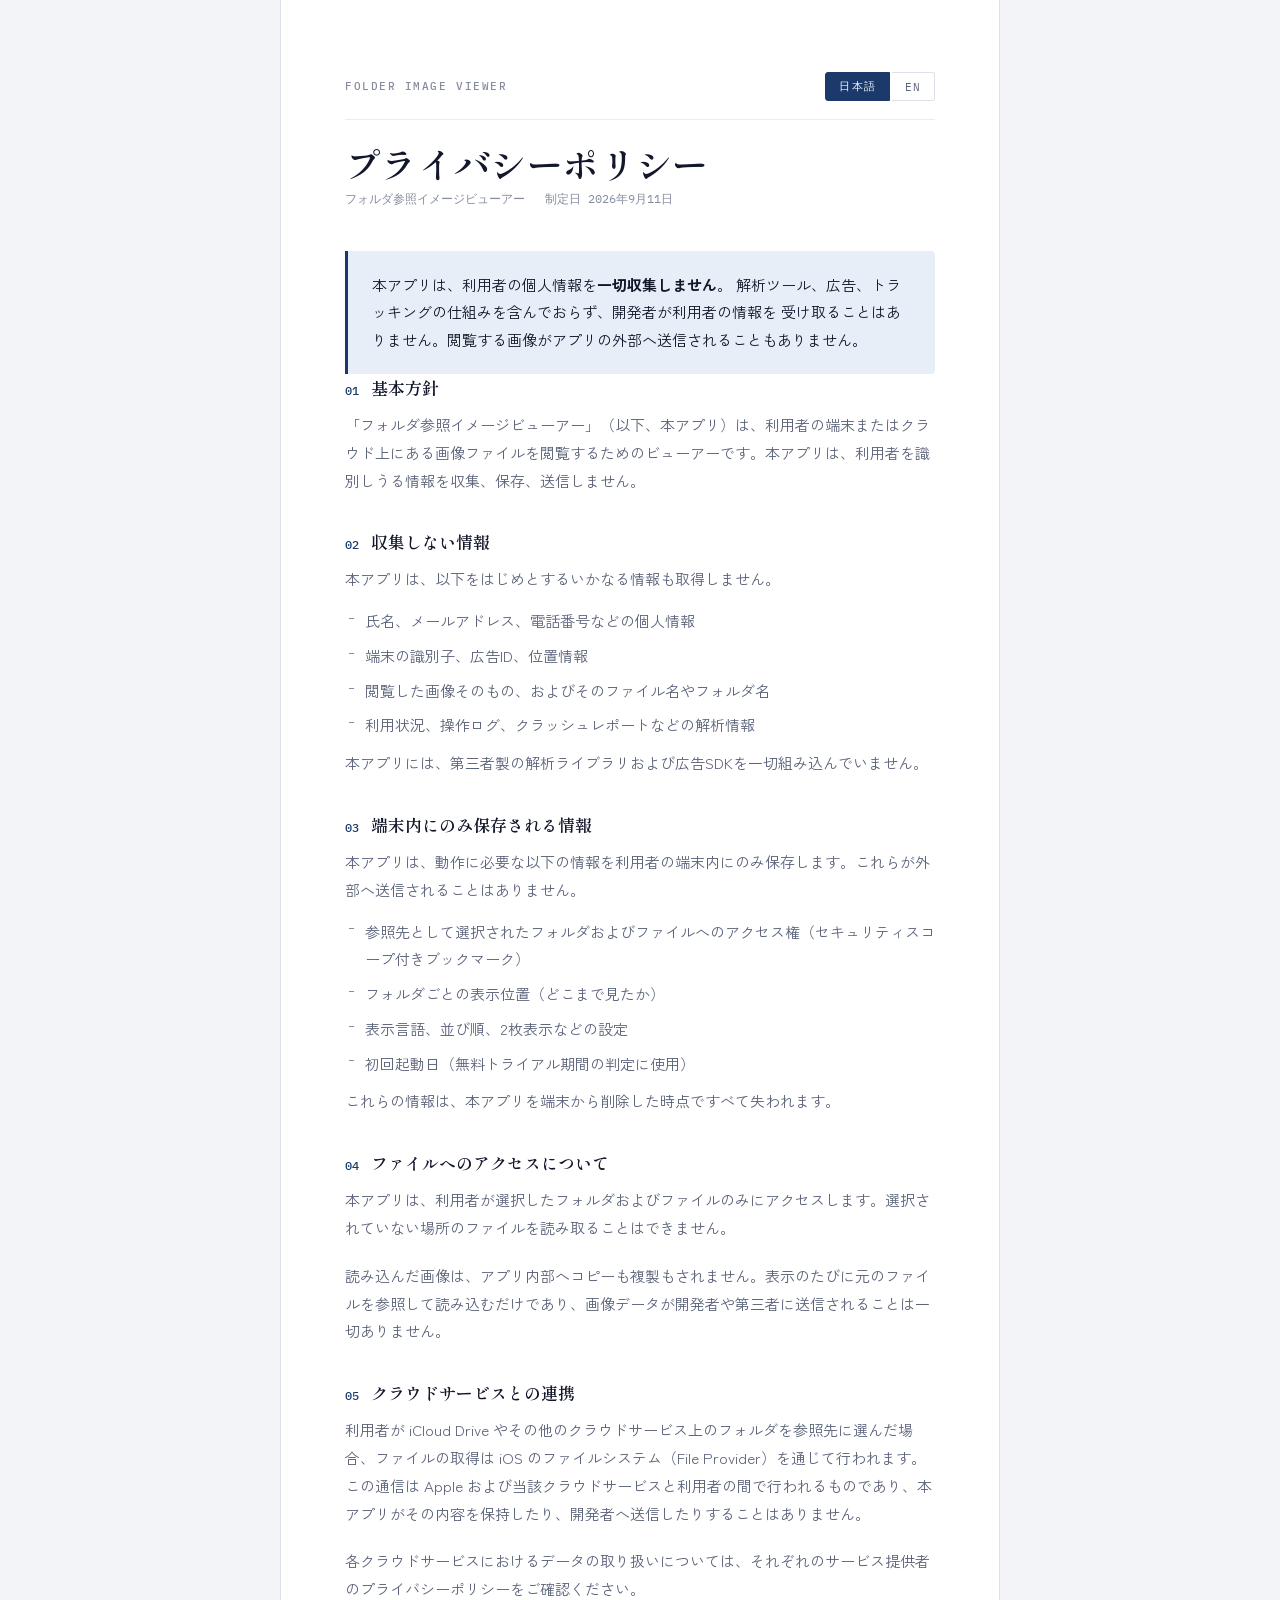
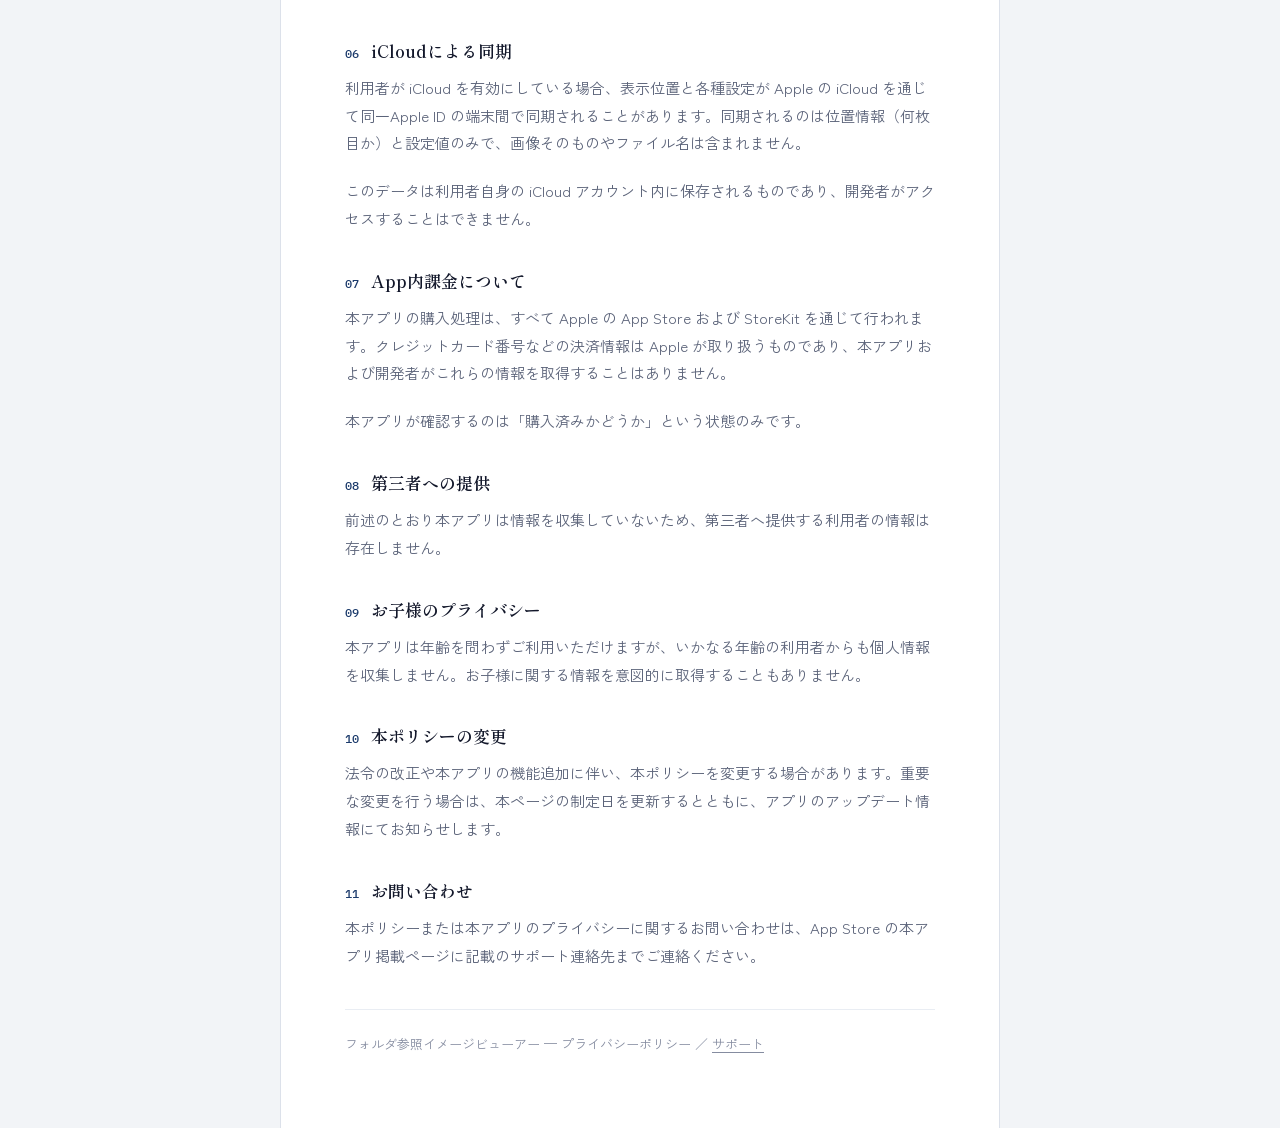
==== privacy.html @ 6cf33e33 "Add privacy policy for Folder Image Viewer This file contains the privacy policy for the Folder Imag" ====
<!DOCTYPE html>
<html lang="ja">
<head>
<meta charset="utf-8">
<meta name="viewport" content="width=device-width, initial-scale=1">
<title>フォルダ参照イメージビューアー — プライバシーポリシー</title>
<meta name="description" content="フォルダ参照イメージビューアーのプライバシーポリシー。本アプリは個人情報を一切収集しません。">
<link rel="preconnect" href="https://fonts.googleapis.com">
<link rel="preconnect" href="https://fonts.gstatic.com" crossorigin>
<link rel="stylesheet" href="https://fonts.googleapis.com/css2?family=Shippori+Mincho:wght@600&family=Zen+Kaku+Gothic+New:wght@400;500;700&family=IBM+Plex+Mono:wght@400;500&display=swap">
<link rel="stylesheet" href="style.css">
</head>
<body>
<div class="sheet">
  <header>
    <div class="topline">
      <span class="appname">Folder Image Viewer</span>
      <div class="langswitch" role="group" aria-label="Language">
        <button id="btn-ja" type="button" aria-pressed="true">日本語</button>
        <button id="btn-en" type="button" aria-pressed="false">EN</button>
      </div>
    </div>

    <div id="head-ja">
      <h1>プライバシーポリシー</h1>
      <div class="meta">
        <span>フォルダ参照イメージビューアー</span>
        <span>制定日 2026年9月11日</span>
      </div>
    </div>

    <div id="head-en" hidden>
      <h1>Privacy Policy</h1>
      <div class="meta">
        <span>Folder Image Viewer</span>
        <span>Effective 11 September 2026</span>
      </div>
    </div>
  </header>

  <!-- ============== 日本語 ============== -->
  <div id="body-ja">
    <div class="lede">
      本アプリは、利用者の個人情報を<strong>一切収集しません</strong>。
      解析ツール、広告、トラッキングの仕組みを含んでおらず、開発者が利用者の情報を
      受け取ることはありません。閲覧する画像がアプリの外部へ送信されることもありません。
    </div>

    <div class="clauses">
      <section class="clause">
        <h2><span class="num">01</span>基本方針</h2>
        <p>「フォルダ参照イメージビューアー」（以下、本アプリ）は、利用者の端末またはクラウド上にある画像ファイルを閲覧するためのビューアーです。本アプリは、利用者を識別しうる情報を収集、保存、送信しません。</p>
      </section>

      <section class="clause">
        <h2><span class="num">02</span>収集しない情報</h2>
        <p>本アプリは、以下をはじめとするいかなる情報も取得しません。</p>
        <ul>
          <li>氏名、メールアドレス、電話番号などの個人情報</li>
          <li>端末の識別子、広告ID、位置情報</li>
          <li>閲覧した画像そのもの、およびそのファイル名やフォルダ名</li>
          <li>利用状況、操作ログ、クラッシュレポートなどの解析情報</li>
        </ul>
        <p>本アプリには、第三者製の解析ライブラリおよび広告SDKを一切組み込んでいません。</p>
      </section>

      <section class="clause">
        <h2><span class="num">03</span>端末内にのみ保存される情報</h2>
        <p>本アプリは、動作に必要な以下の情報を利用者の端末内にのみ保存します。これらが外部へ送信されることはありません。</p>
        <ul>
          <li>参照先として選択されたフォルダおよびファイルへのアクセス権（セキュリティスコープ付きブックマーク）</li>
          <li>フォルダごとの表示位置（どこまで見たか）</li>
          <li>表示言語、並び順、2枚表示などの設定</li>
          <li>初回起動日（無料トライアル期間の判定に使用）</li>
        </ul>
        <p>これらの情報は、本アプリを端末から削除した時点ですべて失われます。</p>
      </section>

      <section class="clause">
        <h2><span class="num">04</span>ファイルへのアクセスについて</h2>
        <p>本アプリは、利用者が選択したフォルダおよびファイルのみにアクセスします。選択されていない場所のファイルを読み取ることはできません。</p>
        <p>読み込んだ画像は、アプリ内部へコピーも複製もされません。表示のたびに元のファイルを参照して読み込むだけであり、画像データが開発者や第三者に送信されることは一切ありません。</p>
      </section>

      <section class="clause">
        <h2><span class="num">05</span>クラウドサービスとの連携</h2>
        <p>利用者が iCloud Drive やその他のクラウドサービス上のフォルダを参照先に選んだ場合、ファイルの取得は iOS のファイルシステム（File Provider）を通じて行われます。この通信は Apple および当該クラウドサービスと利用者の間で行われるものであり、本アプリがその内容を保持したり、開発者へ送信したりすることはありません。</p>
        <p>各クラウドサービスにおけるデータの取り扱いについては、それぞれのサービス提供者のプライバシーポリシーをご確認ください。</p>
      </section>

      <section class="clause">
        <h2><span class="num">06</span>iCloudによる同期</h2>
        <p>利用者が iCloud を有効にしている場合、表示位置と各種設定が Apple の iCloud を通じて同一Apple ID の端末間で同期されることがあります。同期されるのは位置情報（何枚目か）と設定値のみで、画像そのものやファイル名は含まれません。</p>
        <p>このデータは利用者自身の iCloud アカウント内に保存されるものであり、開発者がアクセスすることはできません。</p>
      </section>

      <section class="clause">
        <h2><span class="num">07</span>App内課金について</h2>
        <p>本アプリの購入処理は、すべて Apple の App Store および StoreKit を通じて行われます。クレジットカード番号などの決済情報は Apple が取り扱うものであり、本アプリおよび開発者がこれらの情報を取得することはありません。</p>
        <p>本アプリが確認するのは「購入済みかどうか」という状態のみです。</p>
      </section>

      <section class="clause">
        <h2><span class="num">08</span>第三者への提供</h2>
        <p>前述のとおり本アプリは情報を収集していないため、第三者へ提供する利用者の情報は存在しません。</p>
      </section>

      <section class="clause">
        <h2><span class="num">09</span>お子様のプライバシー</h2>
        <p>本アプリは年齢を問わずご利用いただけますが、いかなる年齢の利用者からも個人情報を収集しません。お子様に関する情報を意図的に取得することもありません。</p>
      </section>

      <section class="clause">
        <h2><span class="num">10</span>本ポリシーの変更</h2>
        <p>法令の改正や本アプリの機能追加に伴い、本ポリシーを変更する場合があります。重要な変更を行う場合は、本ページの制定日を更新するとともに、アプリのアップデート情報にてお知らせします。</p>
      </section>

      <section class="clause">
        <h2><span class="num">11</span>お問い合わせ</h2>
        <p>本ポリシーまたは本アプリのプライバシーに関するお問い合わせは、App Store の本アプリ掲載ページに記載のサポート連絡先までご連絡ください。</p>
      </section>
    </div>
  </div>

  <!-- ============== English ============== -->
  <div id="body-en" hidden>
    <div class="lede">
      This app <strong>collects no personal information whatsoever</strong>.
      It contains no analytics, no advertising, and no tracking of any kind, and the
      developer receives no information about you. The images you view are never
      transmitted anywhere outside the app.
    </div>

    <div class="clauses">
      <section class="clause">
        <h2><span class="num">01</span>Our position</h2>
        <p>Folder Image Viewer ("the app") is a viewer for image files that already live on your device or in your cloud storage. The app does not collect, store, or transmit any information that could identify you.</p>
      </section>

      <section class="clause">
        <h2><span class="num">02</span>What we do not collect</h2>
        <p>The app gathers none of the following:</p>
        <ul>
          <li>Personal information such as your name, email address, or phone number</li>
          <li>Device identifiers, advertising IDs, or location data</li>
          <li>The images you view, or their file and folder names</li>
          <li>Usage analytics, interaction logs, or crash reports</li>
        </ul>
        <p>No third-party analytics library or advertising SDK is included in the app.</p>
      </section>

      <section class="clause">
        <h2><span class="num">03</span>What is stored on your device only</h2>
        <p>The app stores the following on your device in order to function. None of it leaves your device.</p>
        <ul>
          <li>Access permissions for the folders and files you selected (security-scoped bookmarks)</li>
          <li>Your viewing position within each folder</li>
          <li>Preferences such as display language, sort order, and two-up view</li>
          <li>The date of first launch, used to determine the free trial period</li>
        </ul>
        <p>All of this is erased when you delete the app from your device.</p>
      </section>

      <section class="clause">
        <h2><span class="num">04</span>How the app accesses your files</h2>
        <p>The app can access only the folders and files you have explicitly selected. It cannot read anything elsewhere on your device.</p>
        <p>Images are never copied or duplicated into the app. Each time a page is shown, the original file is read in place. Image data is never sent to the developer or to any third party.</p>
      </section>

      <section class="clause">
        <h2><span class="num">05</span>Cloud storage</h2>
        <p>If you choose a folder in iCloud Drive or another cloud service, files are retrieved through the iOS file system (File Provider). That exchange takes place between you, Apple, and the cloud provider. The app neither retains the contents of that exchange nor forwards anything to the developer.</p>
        <p>For how each cloud service handles your data, please consult that provider's own privacy policy.</p>
      </section>

      <section class="clause">
        <h2><span class="num">06</span>iCloud sync</h2>
        <p>If you have iCloud enabled, your viewing positions and preferences may sync between devices signed in to the same Apple ID. Only position values and settings are synced — never images or file names.</p>
        <p>This data resides in your own iCloud account, and the developer has no access to it.</p>
      </section>

      <section class="clause">
        <h2><span class="num">07</span>In-app purchases</h2>
        <p>All purchases are handled by Apple through the App Store and StoreKit. Payment details such as card numbers are handled entirely by Apple; neither the app nor the developer ever receives them.</p>
        <p>The only thing the app checks is whether a purchase has been made.</p>
      </section>

      <section class="clause">
        <h2><span class="num">08</span>Sharing with third parties</h2>
        <p>Because the app collects nothing, there is no user information to share with anyone.</p>
      </section>

      <section class="clause">
        <h2><span class="num">09</span>Children's privacy</h2>
        <p>The app is suitable for users of any age and collects no personal information from users of any age. It does not knowingly gather information about children.</p>
      </section>

      <section class="clause">
        <h2><span class="num">10</span>Changes to this policy</h2>
        <p>This policy may be revised as laws change or as features are added to the app. If a material change is made, the effective date above will be updated and the change noted in the app's release notes.</p>
      </section>

      <section class="clause">
        <h2><span class="num">11</span>Contact</h2>
        <p>For questions about this policy or about privacy in the app, please use the support contact listed on the app's App Store page.</p>
      </section>
    </div>
  </div>

  <footer>
    <span id="foot-ja">フォルダ参照イメージビューアー — プライバシーポリシー ／ <a href="index.html">サポート</a></span>
    <span id="foot-en" hidden>Folder Image Viewer — Privacy Policy ／ <a href="index.html">Support</a></span>
  </footer>
</div>
<script src="lang.js"></script>
</body>
</html>
---- style.css ----
:root{
  --ground:#F2F4F7; --surface:#FFFFFF; --ink:#12172A; --muted:#5B6379; --faint:#858CA0;
  --line:#DCE1EA; --line-soft:#E9EDF3; --accent:#1B3A6B; --accent-soft:#E8EEF8;
  --serif:"Shippori Mincho","Hiragino Mincho ProN","Yu Mincho",Georgia,serif;
  --sans:"Zen Kaku Gothic New","Hiragino Sans","Yu Gothic",system-ui,sans-serif;
  --mono:"IBM Plex Mono",ui-monospace,"SFMono-Regular",Menlo,monospace;
}
@media (prefers-color-scheme:dark){
  :root:not([data-theme="light"]){
    --ground:#0E1118; --surface:#161B26; --ink:#E6EAF2; --muted:#9AA3B7; --faint:#7A8398;
    --line:#2A313F; --line-soft:#222835; --accent:#9FC0F0; --accent-soft:#1B2536;
  }
}
:root[data-theme="dark"]{
  --ground:#0E1118; --surface:#161B26; --ink:#E6EAF2; --muted:#9AA3B7; --faint:#7A8398;
  --line:#2A313F; --line-soft:#222835; --accent:#9FC0F0; --accent-soft:#1B2536;
}
*{box-sizing:border-box}
html{-webkit-text-size-adjust:100%}
body{margin:0;background:var(--ground);color:var(--ink);font-family:var(--sans);
  font-size:16px;line-height:1.85;padding-inline:20px;-webkit-font-smoothing:antialiased}
img{max-width:100%}
[hidden]{display:none!important}
.sheet{max-width:720px;margin-inline:auto;background:var(--surface);
  border-left:1px solid var(--line);border-right:1px solid var(--line);
  padding-inline:clamp(20px,5vw,64px);padding-block:clamp(36px,7vw,72px);
  display:flex;flex-direction:column;gap:40px;min-height:100vh}
header{display:flex;flex-direction:column;gap:18px}
.topline{display:flex;flex-wrap:wrap;align-items:center;justify-content:space-between;
  gap:16px;padding-bottom:18px;border-bottom:1px solid var(--line-soft)}
.appname{font-family:var(--mono);font-size:11px;font-weight:500;letter-spacing:.14em;
  text-transform:uppercase;color:var(--faint)}
.langswitch{display:flex;gap:2px}
.langswitch button{font-family:var(--mono);font-size:11px;letter-spacing:.1em;padding:6px 13px;
  border:1px solid var(--line);background:transparent;color:var(--muted);cursor:pointer;
  transition:background .15s,color .15s}
.langswitch button:first-child{border-radius:3px 0 0 3px}
.langswitch button:last-child{border-radius:0 3px 3px 0;border-left:none}
.langswitch button:hover{color:var(--ink)}
.langswitch button[aria-pressed="true"]{background:var(--accent);border-color:var(--accent);color:var(--ground)}
.langswitch button:focus-visible{outline:2px solid var(--accent);outline-offset:2px}
h1{font-family:var(--serif);font-weight:600;font-size:clamp(26px,5vw,36px);line-height:1.4;
  letter-spacing:.01em;margin:0;text-wrap:balance}
.meta{font-family:var(--mono);font-size:12px;color:var(--faint);display:flex;flex-wrap:wrap;gap:6px 20px}
.lede{border-left:3px solid var(--accent);background:var(--accent-soft);padding:20px 24px;
  border-radius:0 4px 4px 0;font-size:15px;color:var(--ink)}
.lede strong{font-weight:700}
.clauses{display:flex;flex-direction:column;gap:34px}
section.clause{display:flex;flex-direction:column;gap:10px}
h2{font-family:var(--serif);font-weight:600;font-size:17px;line-height:1.6;margin:0;
  display:flex;gap:12px;align-items:baseline}
h2 .num{font-family:var(--mono);font-size:12px;font-weight:500;color:var(--accent);
  flex:none;font-variant-numeric:tabular-nums}
p{margin:0;font-size:15px;color:var(--muted)}
section.clause p+p{margin-top:10px}
ul{margin:4px 0 0;padding-left:0;list-style:none;display:flex;flex-direction:column;gap:7px}
li{font-size:15px;color:var(--muted);padding-left:20px;position:relative}
li::before{content:"";position:absolute;left:4px;top:.72em;width:5px;height:1px;background:var(--faint)}
a{color:var(--accent);text-underline-offset:3px}
.contact{border:1px solid var(--line);border-radius:5px;padding:22px 24px;
  display:flex;flex-direction:column;gap:8px}
.contact .addr{font-family:var(--mono);font-size:15px;word-break:break-all}
footer{border-top:1px solid var(--line-soft);padding-top:22px;font-size:13px;color:var(--faint);
  display:flex;flex-direction:column;gap:6px}
footer a{color:var(--faint)}
@media (prefers-reduced-motion:reduce){*{transition:none!important}}
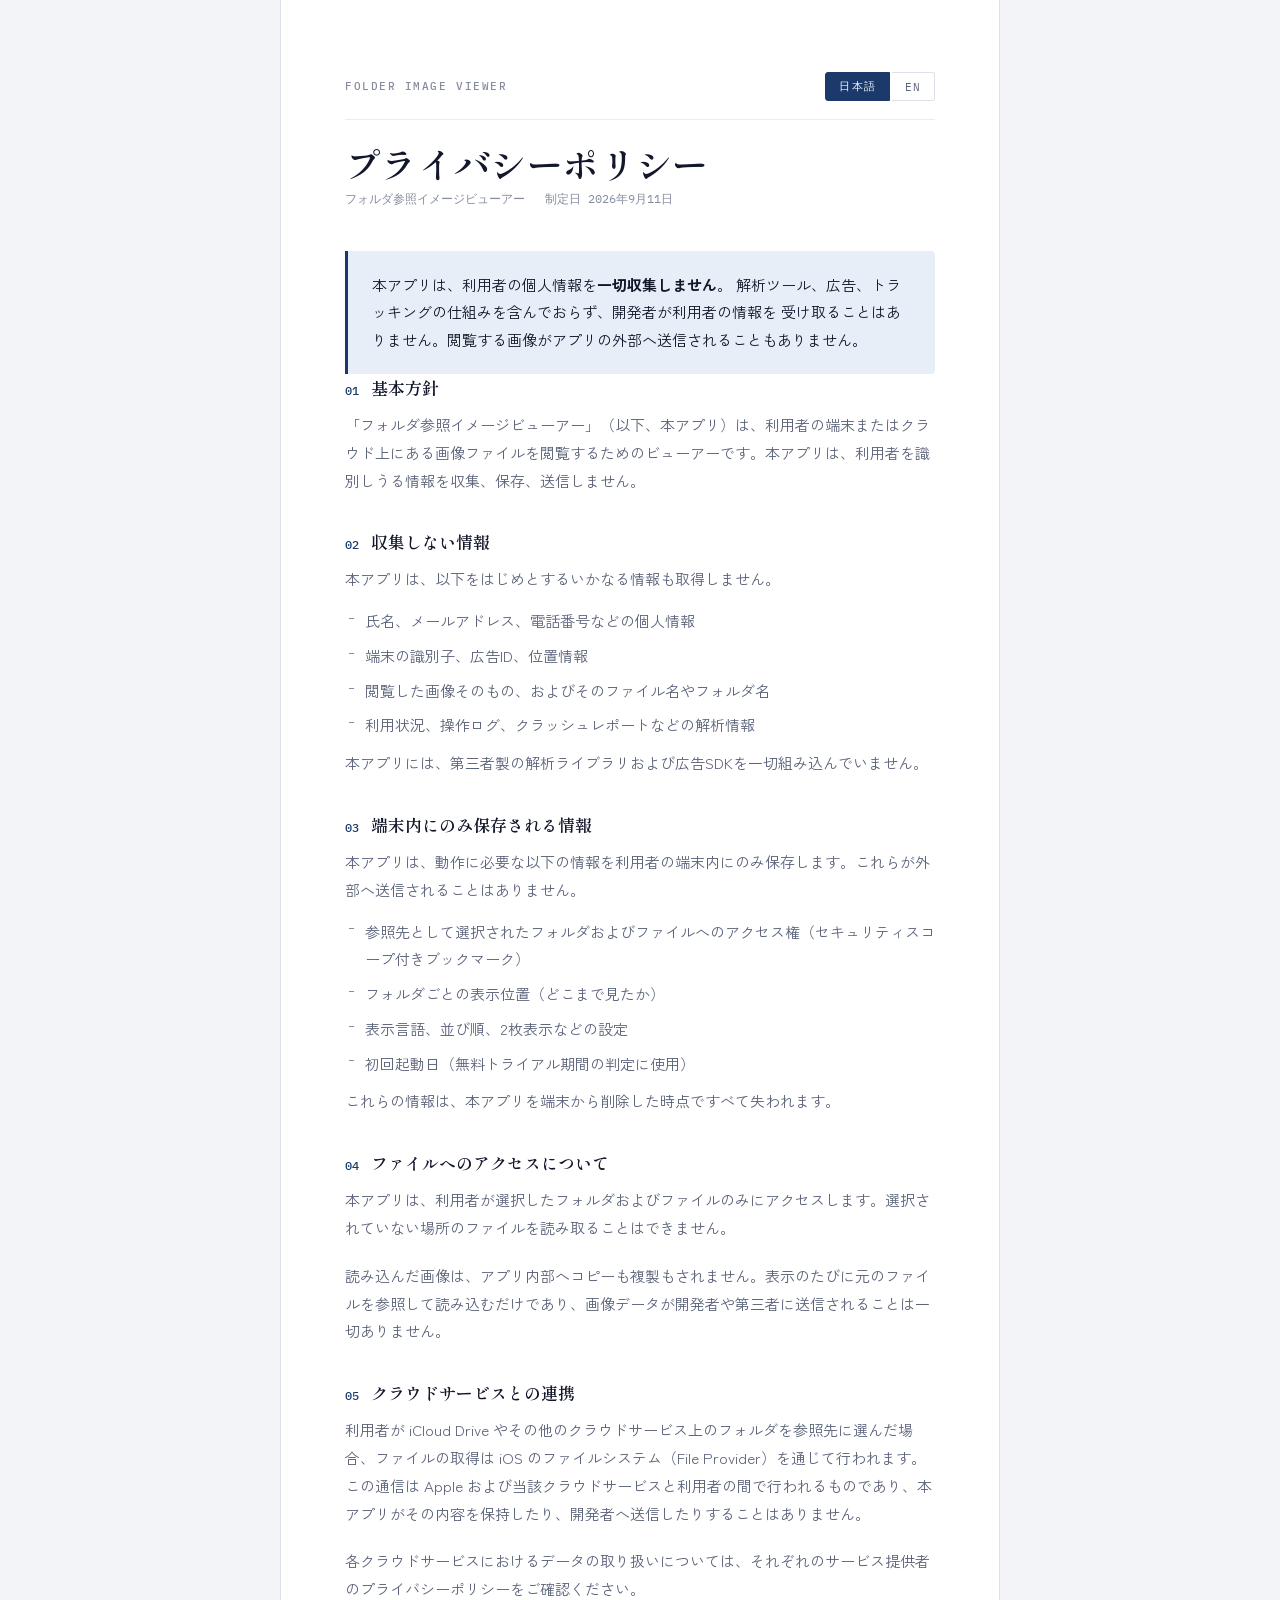
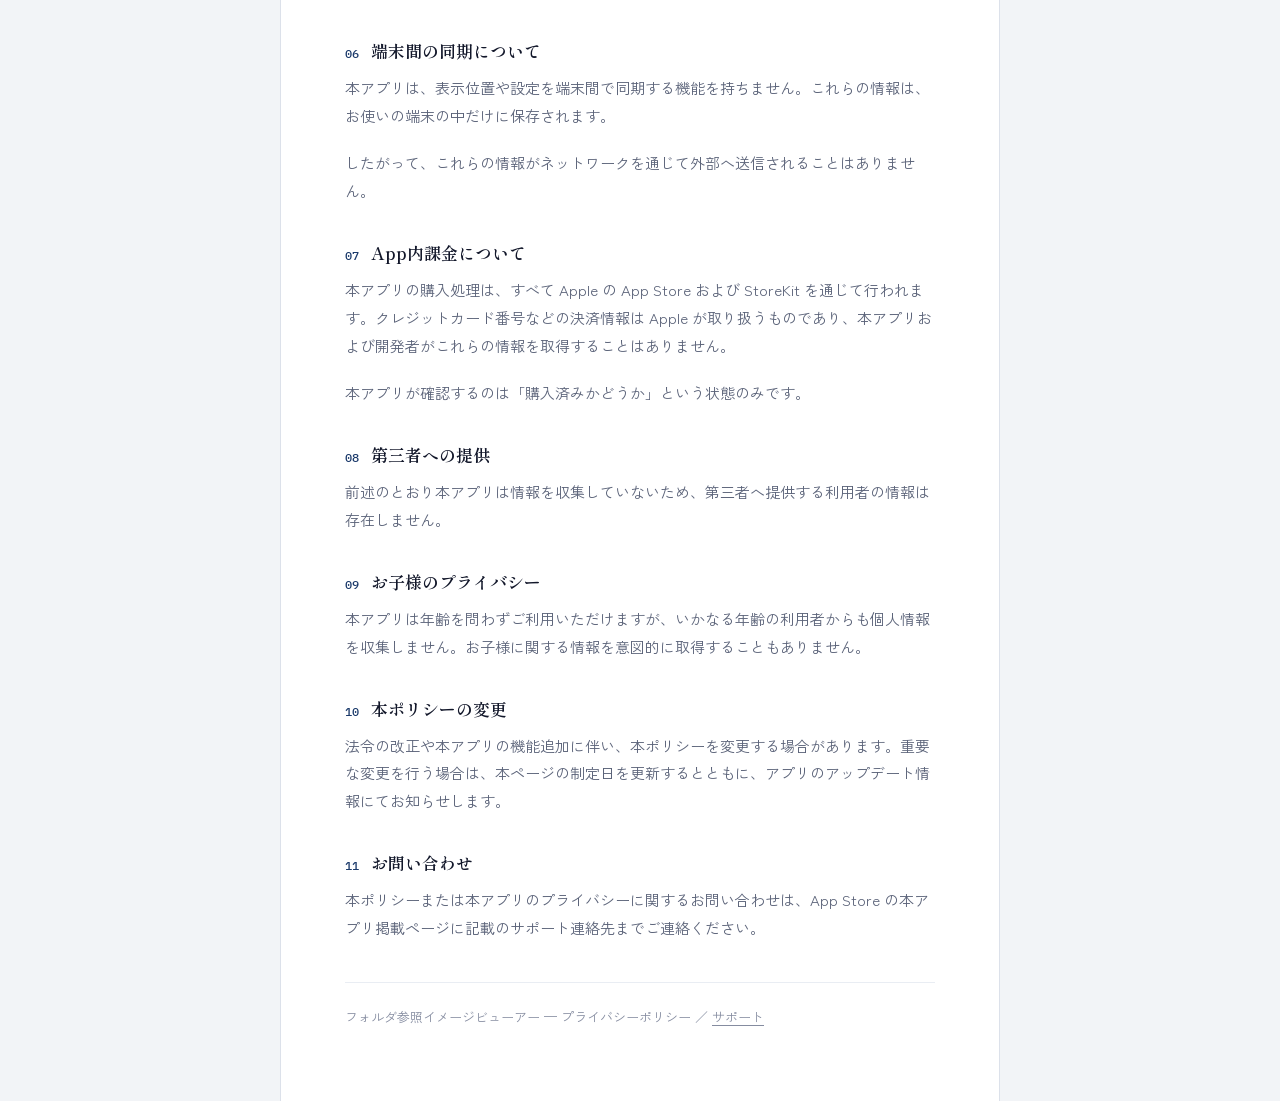
==== commit 7c498237: "Update iCloud sync section to clarify functionality" ====
--- a/privacy.html
+++ b/privacy.html
@@ -89,9 +89,9 @@
       </section>
 
       <section class="clause">
-        <h2><span class="num">06</span>iCloudによる同期</h2>
-        <p>利用者が iCloud を有効にしている場合、表示位置と各種設定が Apple の iCloud を通じて同一Apple ID の端末間で同期されることがあります。同期されるのは位置情報（何枚目か）と設定値のみで、画像そのものやファイル名は含まれません。</p>
-        <p>このデータは利用者自身の iCloud アカウント内に保存されるものであり、開発者がアクセスすることはできません。</p>
+        <h2><span class="num">06</span>端末間の同期について</h2>
+        <p>本アプリは、表示位置や設定を端末間で同期する機能を持ちません。これらの情報は、お使いの端末の中だけに保存されます。</p>
+        <p>したがって、これらの情報がネットワークを通じて外部へ送信されることはありません。</p>
       </section>
 
       <section class="clause">
@@ -174,9 +174,9 @@
       </section>
 
       <section class="clause">
-        <h2><span class="num">06</span>iCloud sync</h2>
-        <p>If you have iCloud enabled, your viewing positions and preferences may sync between devices signed in to the same Apple ID. Only position values and settings are synced — never images or file names.</p>
-        <p>This data resides in your own iCloud account, and the developer has no access to it.</p>
+        <h2><span class="num">06</span>Syncing between devices</h2>
+        <p>The app has no feature for syncing your viewing positions or preferences between devices. That information is kept only on the device you are using.</p>
+        <p>It is therefore never transmitted anywhere over the network.</p>
       </section>
 
       <section class="clause">
